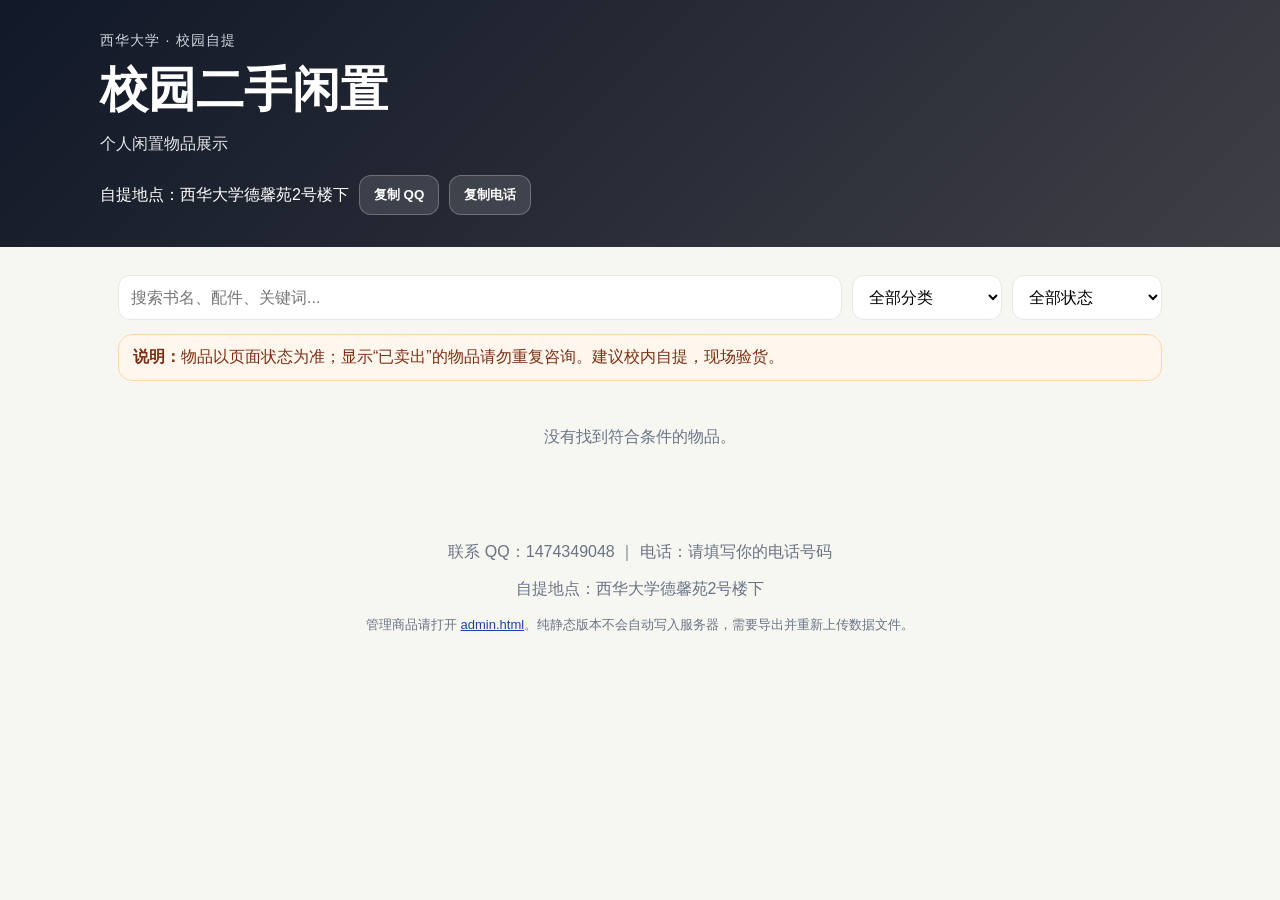
==== index.html @ 30d570d9 "Add files via upload" ====
<!doctype html>
<html lang="zh-CN">
<head>
  <meta charset="utf-8" />
  <meta name="viewport" content="width=device-width,initial-scale=1" />
  <title>校园二手闲置</title>
  <link rel="stylesheet" href="style.css" />
</head>
<body>
  <header class="hero">
    <div>
      <p class="eyebrow">西华大学 · 校园自提</p>
      <h1 id="siteTitle">校园二手闲置</h1>
      <p id="siteDesc" class="hero-desc">个人闲置书籍、学习资料和桌面小配件，状态实时更新。</p>
      <div class="contact-bar">
        <span id="addressText">自提地点：西华大学德馨苑2号楼下</span>
        <button id="copyQQ" class="ghost-btn">复制 QQ</button>
        <button id="copyPhone" class="ghost-btn">复制电话</button>
      </div>
    </div>
  </header>

  <main class="container">
    <section class="toolbar">
      <input id="searchInput" type="search" placeholder="搜索书名、配件、关键词..." />
      <select id="categoryFilter">
        <option value="all">全部分类</option>
      </select>
      <select id="statusFilter">
        <option value="all">全部状态</option>
        <option value="available">在售</option>
        <option value="reserved">已预定</option>
        <option value="sold">已卖出</option>
      </select>
    </section>

    <section class="notice">
      <strong>说明：</strong>物品以页面状态为准；显示“已卖出”的物品请勿重复咨询。建议校内自提，现场验货。
    </section>

    <section id="itemsGrid" class="grid"></section>
    <p id="emptyText" class="empty hidden">没有找到符合条件的物品。</p>
  </main>

  <footer class="footer">
    <p>联系 QQ：<span id="qqText">1474349048</span> ｜ 电话：<span id="phoneText">请填写你的电话号码</span></p>
    <p>自提地点：<span id="footerAddress">西华大学德馨苑2号楼下</span></p>
    <p class="small">管理商品请打开 <a href="admin.html">admin.html</a>。纯静态版本不会自动写入服务器，需要导出并重新上传数据文件。</p>
  </footer>

  <div id="modal" class="modal hidden" role="dialog" aria-modal="true">
    <div class="modal-card">
      <button id="closeModal" class="close-btn">×</button>
      <div id="modalBody"></div>
    </div>
  </div>

  <script src="data/items.js"></script>
  <script src="app.js"></script>
</body>
</html>
---- style.css ----
* {
  box-sizing: border-box;
}

:root {
  --bg: #f7f7f2;
  --card: #ffffff;
  --text: #1f2933;
  --muted: #697386;
  --line: #e5e7eb;
  --dark: #111827;
  --green: #138a47;
  --orange: #b45309;
  --red: #b91c1c;
}

body {
  margin: 0;
  font-family: -apple-system, BlinkMacSystemFont, "Segoe UI", "Microsoft YaHei", sans-serif;
  background: var(--bg);
  color: var(--text);
}

.hero {
  padding: 32px 18px;
  background: linear-gradient(135deg, #111827, #3f3f46);
  color: white;
}

.hero > div {
  max-width: 1080px;
  margin: 0 auto;
}

.eyebrow {
  margin: 0 0 8px;
  color: #d1d5db;
  font-size: 14px;
  letter-spacing: .08em;
}

h1 {
  margin: 0;
  font-size: clamp(28px, 5vw, 48px);
}

.hero-desc {
  margin: 12px 0 20px;
  color: #e5e7eb;
}

.contact-bar {
  display: flex;
  gap: 10px;
  flex-wrap: wrap;
  align-items: center;
}

.ghost-btn, .primary-btn, .danger-btn, .soft-btn {
  border: 0;
  border-radius: 12px;
  padding: 10px 14px;
  cursor: pointer;
  font-weight: 700;
}

.ghost-btn {
  background: rgba(255,255,255,.12);
  color: white;
  border: 1px solid rgba(255,255,255,.25);
}

.primary-btn {
  background: var(--dark);
  color: white;
}

.soft-btn {
  background: #eef2ff;
  color: #1e3a8a;
}

.danger-btn {
  background: #fee2e2;
  color: var(--red);
}

.container {
  max-width: 1080px;
  margin: 0 auto;
  padding: 18px;
}

.toolbar {
  display: grid;
  grid-template-columns: 1fr 150px 150px;
  gap: 10px;
  margin: 10px 0 14px;
}

input, select, textarea {
  width: 100%;
  border: 1px solid var(--line);
  border-radius: 12px;
  padding: 12px;
  font: inherit;
  background: white;
}

textarea {
  min-height: 90px;
  resize: vertical;
}

.notice {
  background: #fff7ed;
  color: #7c2d12;
  border: 1px solid #fed7aa;
  border-radius: 14px;
  padding: 12px 14px;
  margin-bottom: 16px;
}

.grid {
  display: grid;
  grid-template-columns: repeat(3, 1fr);
  gap: 18px;
}

.card {
  background: var(--card);
  border: 1px solid var(--line);
  border-radius: 18px;
  overflow: hidden;
  box-shadow: 0 8px 28px rgba(15, 23, 42, .06);
  display: flex;
  flex-direction: column;
}

.card.sold {
  opacity: .72;
}

.cover {
  width: 100%;
  aspect-ratio: 4 / 3;
  object-fit: cover;
  background: #e5e7eb;
}

.card-body {
  padding: 14px;
  display: flex;
  flex-direction: column;
  gap: 8px;
  flex: 1;
}

.card h3 {
  margin: 0;
  font-size: 18px;
}

.price-row {
  display: flex;
  align-items: baseline;
  gap: 8px;
}

.price {
  font-size: 22px;
  font-weight: 800;
}

.old-price {
  color: var(--muted);
  text-decoration: line-through;
  font-size: 14px;
}

.desc {
  color: var(--muted);
  line-height: 1.55;
}

.meta {
  display: flex;
  gap: 8px;
  flex-wrap: wrap;
  color: var(--muted);
  font-size: 13px;
}

.badge {
  display: inline-flex;
  align-items: center;
  width: fit-content;
  padding: 5px 9px;
  border-radius: 999px;
  font-size: 13px;
  font-weight: 800;
}

.badge.available {
  background: #dcfce7;
  color: var(--green);
}

.badge.reserved {
  background: #fef3c7;
  color: var(--orange);
}

.badge.sold {
  background: #fee2e2;
  color: var(--red);
}

.card-actions {
  margin-top: auto;
  display: flex;
  gap: 8px;
}

.card-actions button {
  flex: 1;
}

.empty {
  text-align: center;
  color: var(--muted);
  margin: 30px 0;
}

.hidden {
  display: none !important;
}

.footer {
  text-align: center;
  padding: 30px 16px;
  color: var(--muted);
}

.footer a {
  color: #1e40af;
}

.small {
  font-size: 13px;
}

.modal {
  position: fixed;
  inset: 0;
  background: rgba(0,0,0,.55);
  display: grid;
  place-items: center;
  padding: 14px;
  z-index: 50;
}

.modal-card {
  position: relative;
  width: min(920px, 100%);
  max-height: 92vh;
  overflow: auto;
  background: white;
  border-radius: 22px;
  padding: 18px;
}

.close-btn {
  position: sticky;
  top: 0;
  float: right;
  border: 0;
  border-radius: 999px;
  width: 36px;
  height: 36px;
  background: #111827;
  color: white;
  font-size: 24px;
  cursor: pointer;
}

.detail-images {
  display: grid;
  grid-template-columns: repeat(2, 1fr);
  gap: 12px;
}

.detail-images img {
  width: 100%;
  border-radius: 14px;
  object-fit: cover;
  background: #e5e7eb;
}

.sold-alert {
  background: #fee2e2;
  color: var(--red);
  border: 1px solid #fecaca;
  border-radius: 14px;
  padding: 12px;
  font-weight: 800;
  margin: 10px 0;
}

.admin-layout {
  max-width: 1180px;
  margin: 0 auto;
  padding: 18px;
  display: grid;
  grid-template-columns: 430px 1fr;
  gap: 18px;
}

.panel {
  background: white;
  border: 1px solid var(--line);
  border-radius: 18px;
  padding: 16px;
  box-shadow: 0 8px 28px rgba(15, 23, 42, .06);
}

.form-grid {
  display: grid;
  gap: 10px;
}

.form-grid label {
  font-weight: 800;
  font-size: 14px;
}

.row {
  display: grid;
  grid-template-columns: 1fr 1fr;
  gap: 10px;
}

.actions {
  display: flex;
  flex-wrap: wrap;
  gap: 8px;
  margin-top: 12px;
}

.preview-list {
  display: grid;
  gap: 10px;
}

.preview-item {
  border: 1px solid var(--line);
  border-radius: 14px;
  padding: 10px;
  display: grid;
  grid-template-columns: 74px 1fr;
  gap: 10px;
  align-items: center;
}

.preview-item img {
  width: 74px;
  height: 74px;
  object-fit: cover;
  border-radius: 12px;
  background: #e5e7eb;
}

.preview-item h4 {
  margin: 0 0 4px;
}

.preview-item p {
  margin: 0;
  color: var(--muted);
  font-size: 13px;
}

.help-box {
  background: #eff6ff;
  border: 1px solid #bfdbfe;
  color: #1e3a8a;
  border-radius: 14px;
  padding: 12px;
  line-height: 1.65;
}

.admin-header {
  padding: 20px 18px;
  background: #111827;
  color: white;
}

.admin-header-inner {
  max-width: 1180px;
  margin: 0 auto;
}

.admin-header a {
  color: #bfdbfe;
}

.photo-thumbs {
  display: flex;
  flex-wrap: wrap;
  gap: 8px;
}

.photo-thumbs img {
  width: 64px;
  height: 64px;
  object-fit: cover;
  border-radius: 10px;
  background: #e5e7eb;
}

@media (max-width: 860px) {
  .toolbar, .admin-layout, .row {
    grid-template-columns: 1fr;
  }
  .grid {
    grid-template-columns: 1fr;
  }
  .detail-images {
    grid-template-columns: 1fr;
  }
}


/* 图片上传增强区域 */
.upload-section {
  border: 1px solid var(--line);
  border-radius: 16px;
  padding: 12px;
  background: #fafafa;
}

.upload-title {
  font-weight: 900;
  margin-bottom: 8px;
}

.hidden-file-input {
  display: none;
}

.paste-upload-zone {
  border: 2px dashed #cbd5e1;
  background: #f8fafc;
  border-radius: 16px;
  padding: 18px;
  text-align: center;
  cursor: pointer;
  outline: none;
  transition: .18s ease;
}

.paste-upload-zone:hover,
.paste-upload-zone:focus,
.paste-upload-zone.drag-over {
  border-color: #2563eb;
  background: #eff6ff;
}

.paste-upload-zone.uploading {
  opacity: .75;
  pointer-events: none;
}

.paste-icon {
  font-size: 36px;
  margin-bottom: 6px;
}

.paste-upload-zone p {
  margin: 8px 0 0;
  color: var(--muted);
  font-size: 13px;
  line-height: 1.5;
}

.upload-tips {
  margin-top: 8px;
  color: var(--muted);
  font-size: 13px;
}

.upload-flash {
  margin-top: 10px;
  padding: 8px 10px;
  border-radius: 999px;
  background: #dcfce7;
  color: #166534;
  font-weight: 800;
  display: inline-block;
}

.photo-thumbs {
  margin-top: 10px;
  display: flex;
  flex-wrap: wrap;
  gap: 10px;
}

.photo-thumb-card {
  position: relative;
  width: 82px;
  height: 82px;
  border-radius: 14px;
  overflow: hidden;
  background: #e5e7eb;
  border: 1px solid var(--line);
}

.photo-thumb-card img {
  width: 100%;
  height: 100%;
  object-fit: cover;
}

.photo-remove-btn {
  position: absolute;
  top: 4px;
  right: 4px;
  width: 22px;
  height: 22px;
  border: 0;
  border-radius: 999px;
  background: rgba(17, 24, 39, .86);
  color: white;
  font-size: 18px;
  line-height: 20px;
  cursor: pointer;
}

.photo-index {
  position: absolute;
  left: 4px;
  bottom: 4px;
  min-width: 20px;
  height: 20px;
  padding: 0 6px;
  border-radius: 999px;
  background: rgba(255, 255, 255, .92);
  color: #111827;
  font-size: 12px;
  font-weight: 900;
  display: grid;
  place-items: center;
}
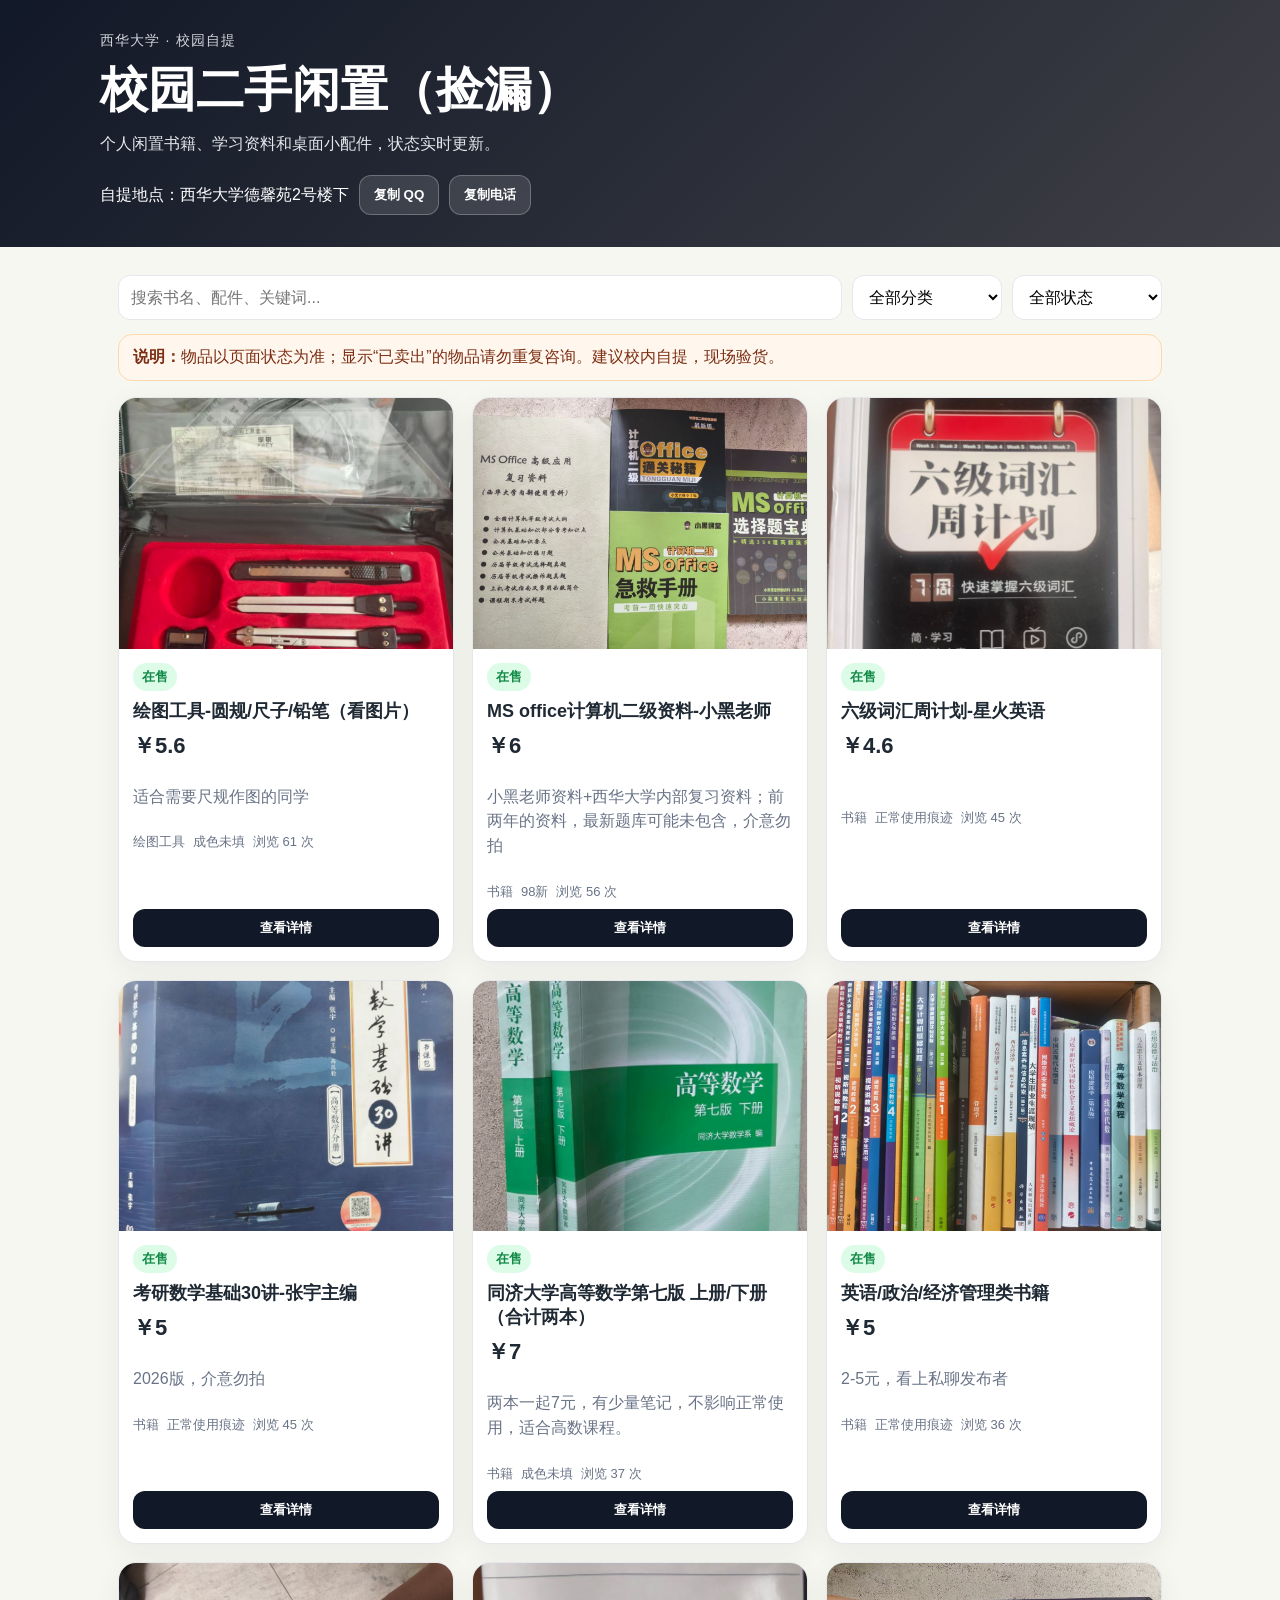
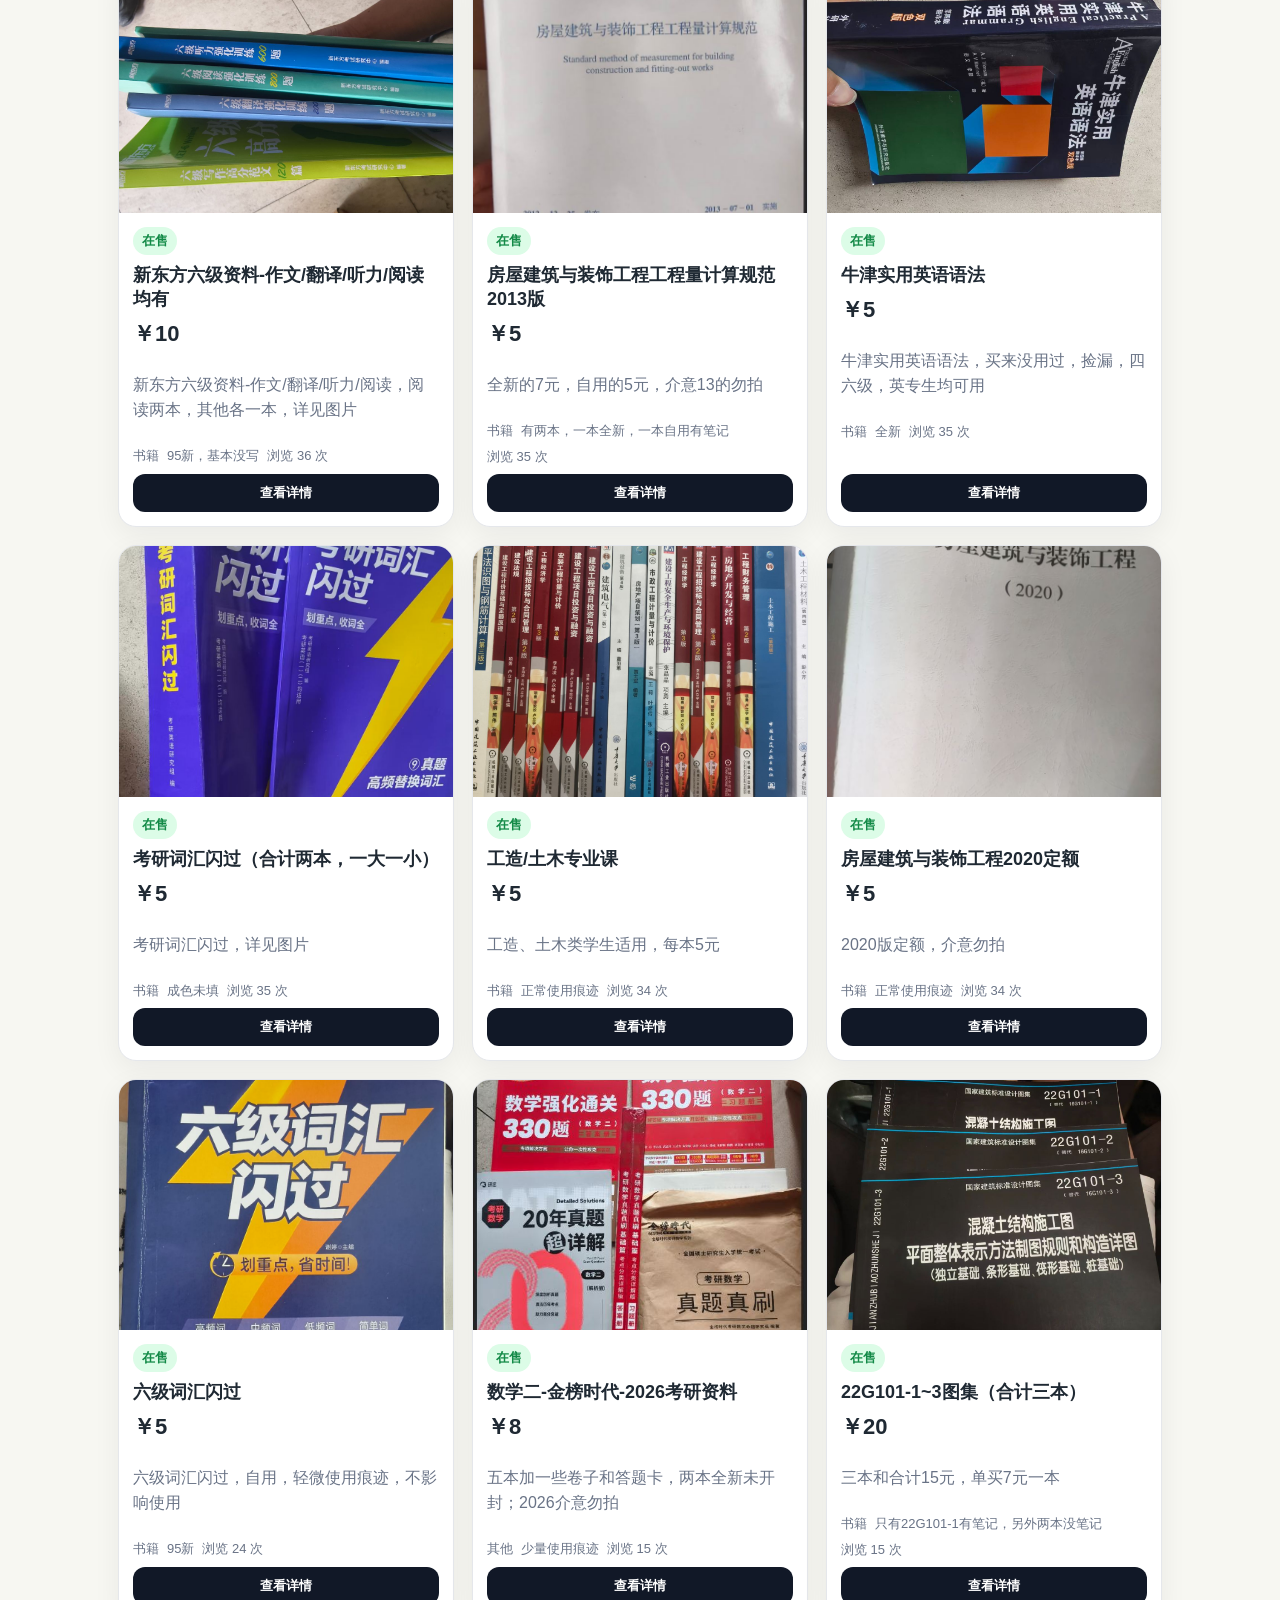
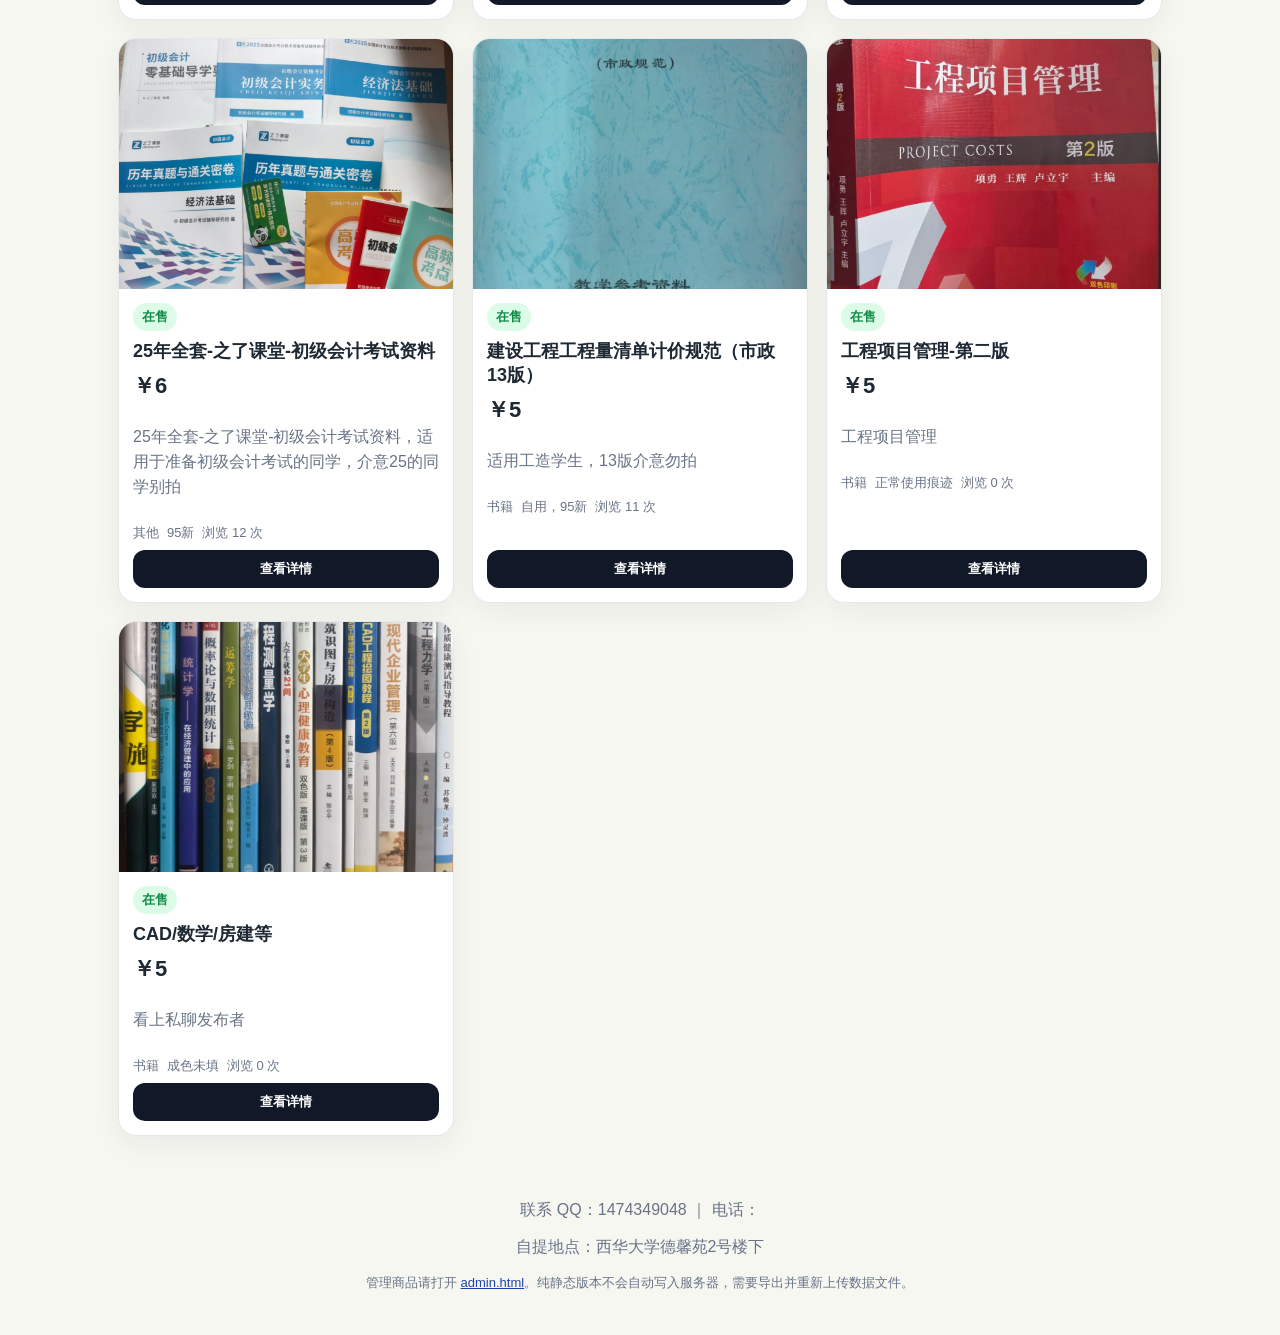
==== commit ef11bb65: "Update index.html" ====
--- a/index.html
+++ b/index.html
@@ -54,8 +54,13 @@
       <div id="modalBody"></div>
     </div>
   </div>
-
-  <script src="data/items.js"></script>
-  <script src="app.js"></script>
+  <script>
+    // 强制每次读取最新的 data/items.js 和 app.js，避免手机浏览器/GitHub Pages 缓存旧文件。
+    (function () {
+      var v = Date.now();
+      document.write('<script src="data/items.js?v=' + v + '"><\/script>');
+      document.write('<script src="app.js?v=' + v + '"><\/script>');
+    })();
+  </script>
 </body>
 </html>
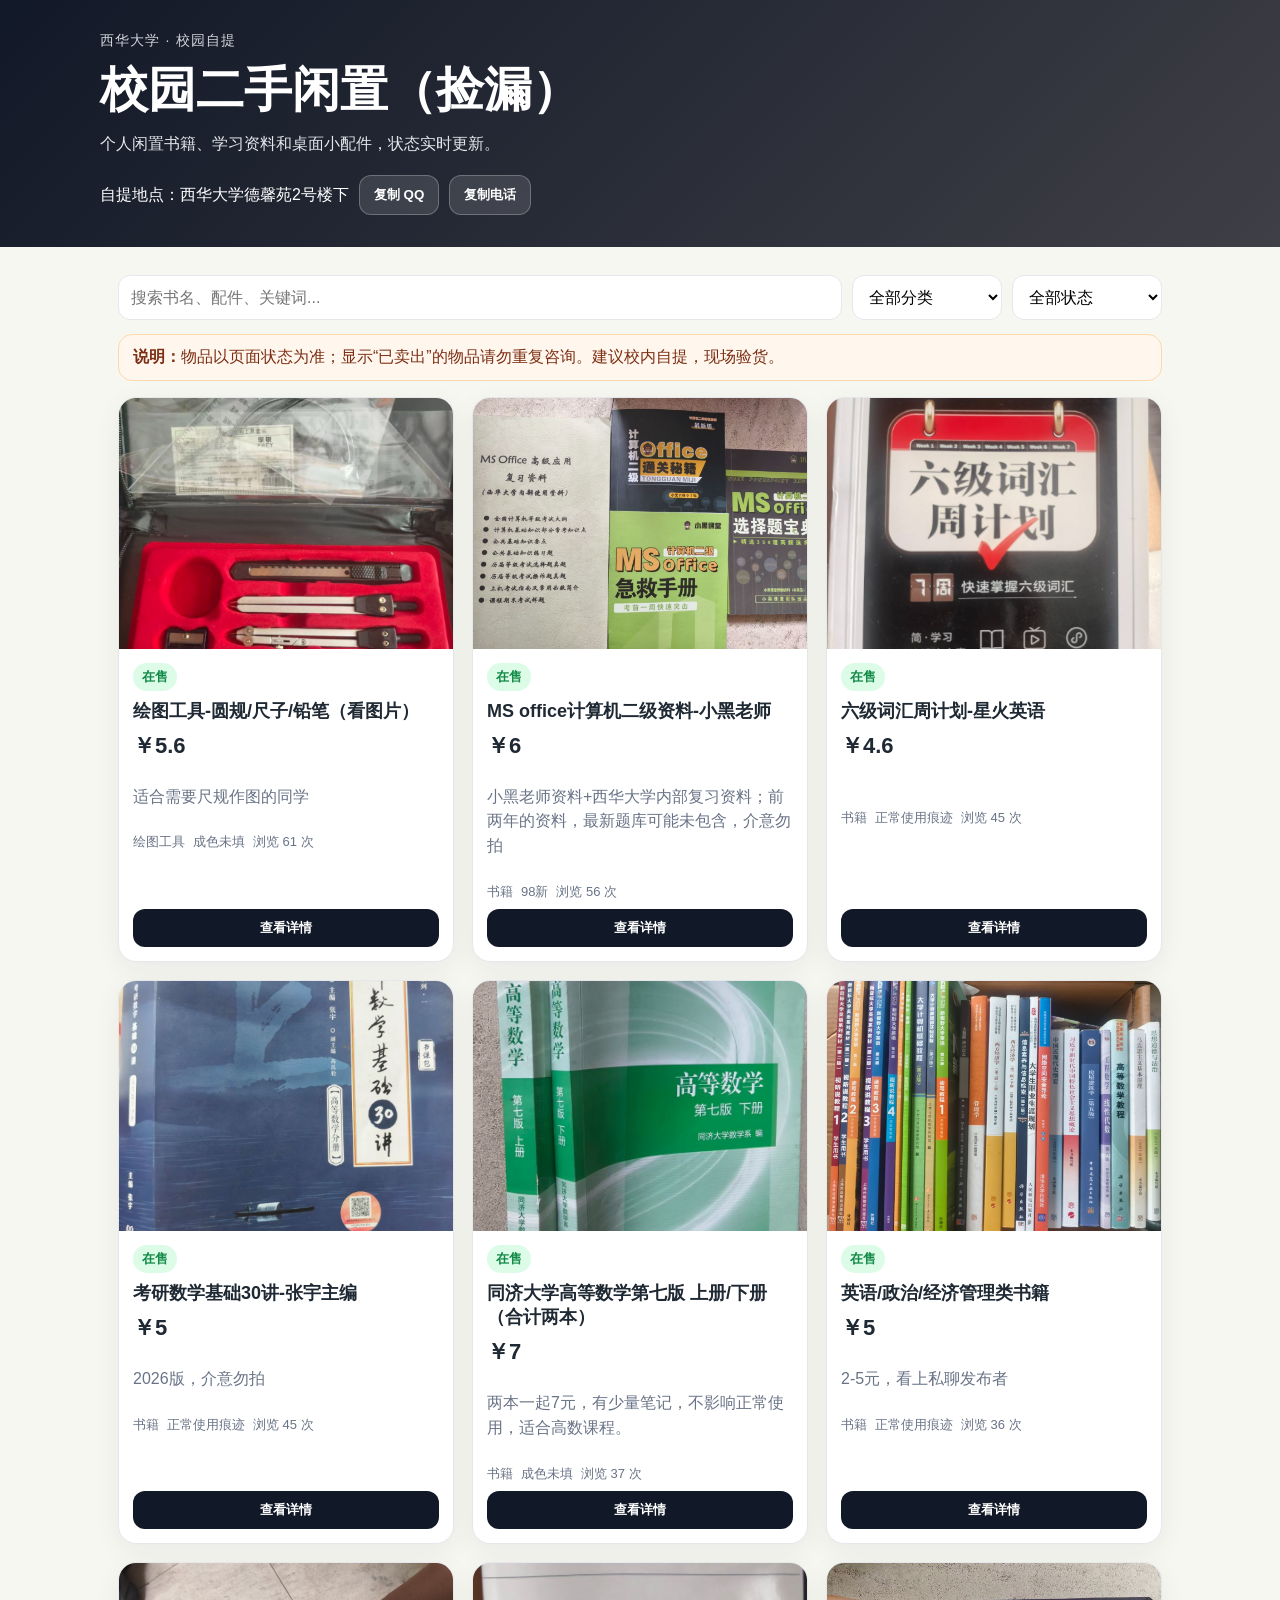
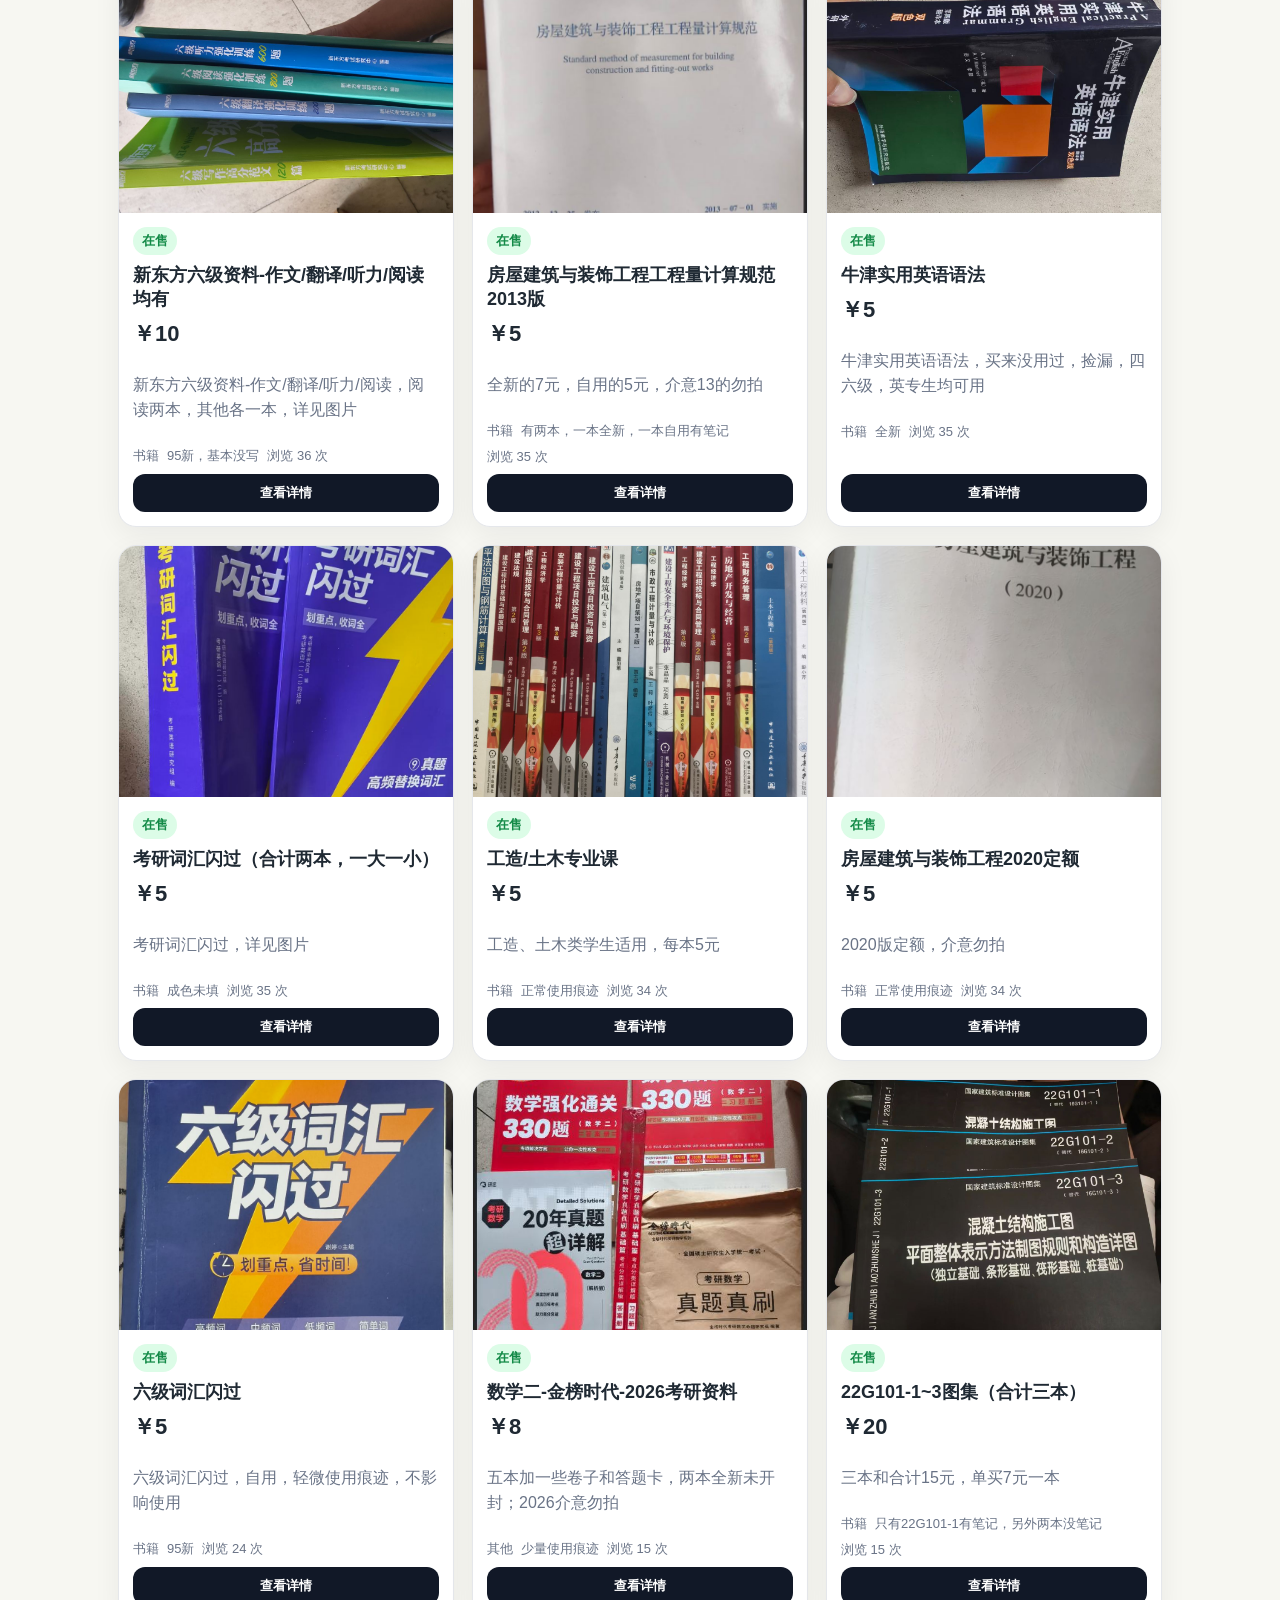
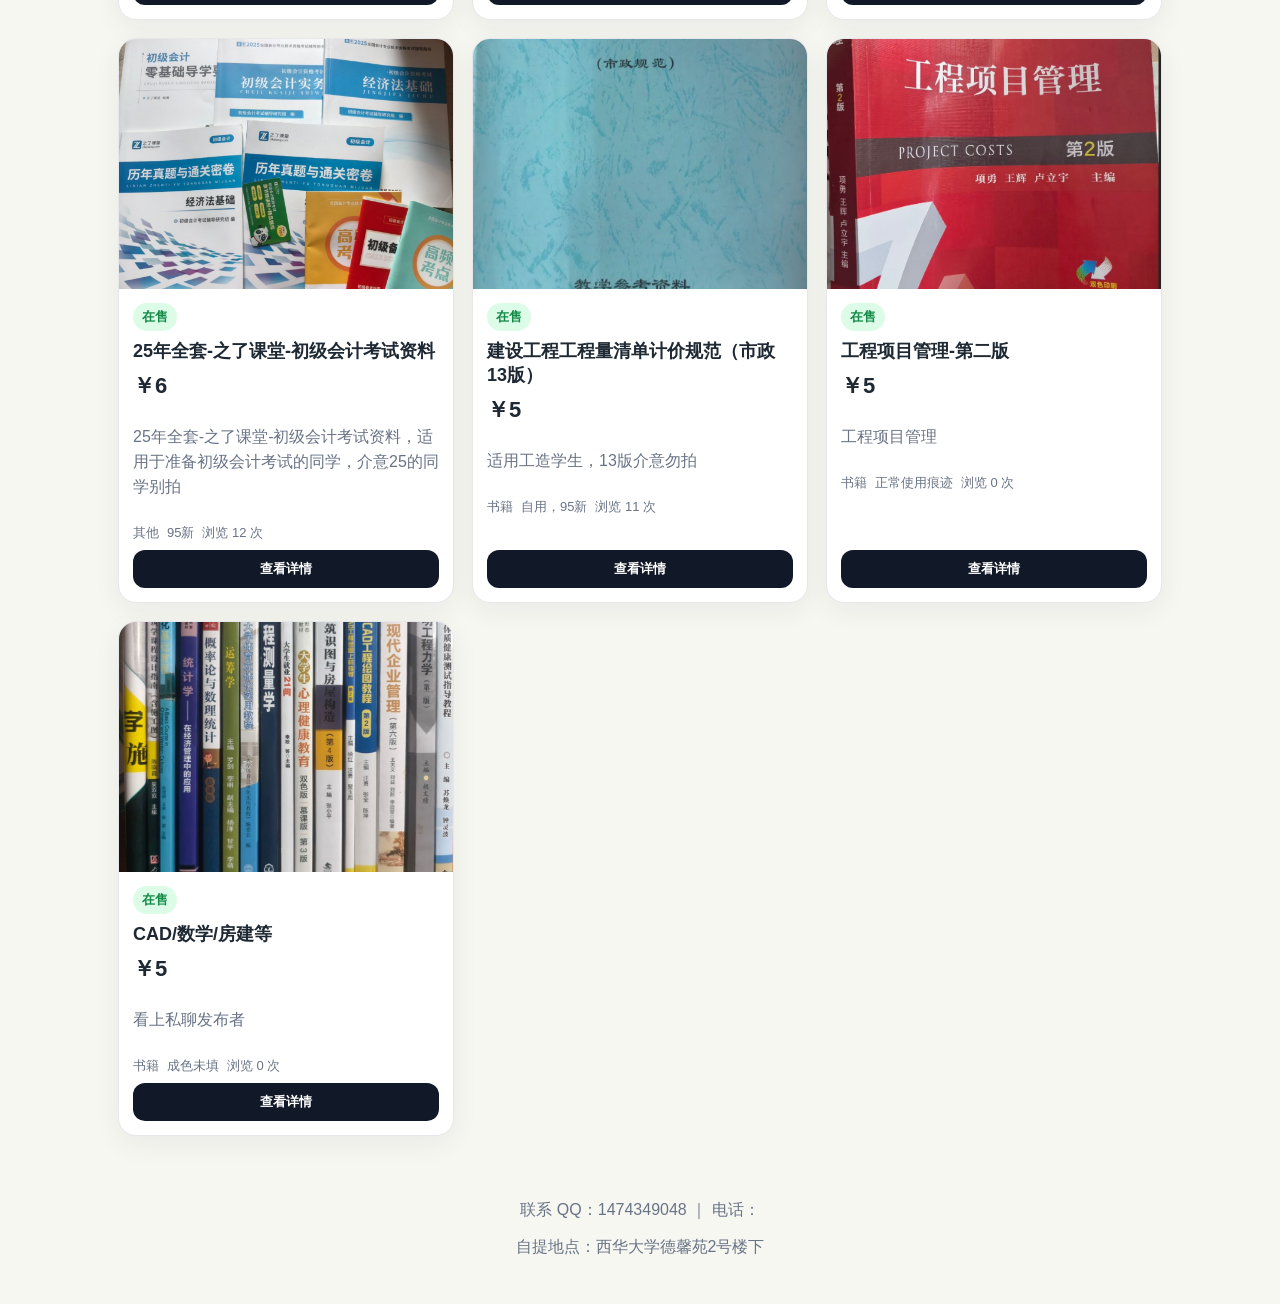
==== commit 50dc0038: "Update index.html" ====
--- a/index.html
+++ b/index.html
@@ -45,8 +45,6 @@
   <footer class="footer">
     <p>联系 QQ：<span id="qqText">1474349048</span> ｜ 电话：<span id="phoneText">请填写你的电话号码</span></p>
     <p>自提地点：<span id="footerAddress">西华大学德馨苑2号楼下</span></p>
-    <p class="small">管理商品请打开 <a href="admin.html">admin.html</a>。纯静态版本不会自动写入服务器，需要导出并重新上传数据文件。</p>
-  </footer>
 
   <div id="modal" class="modal hidden" role="dialog" aria-modal="true">
     <div class="modal-card">
